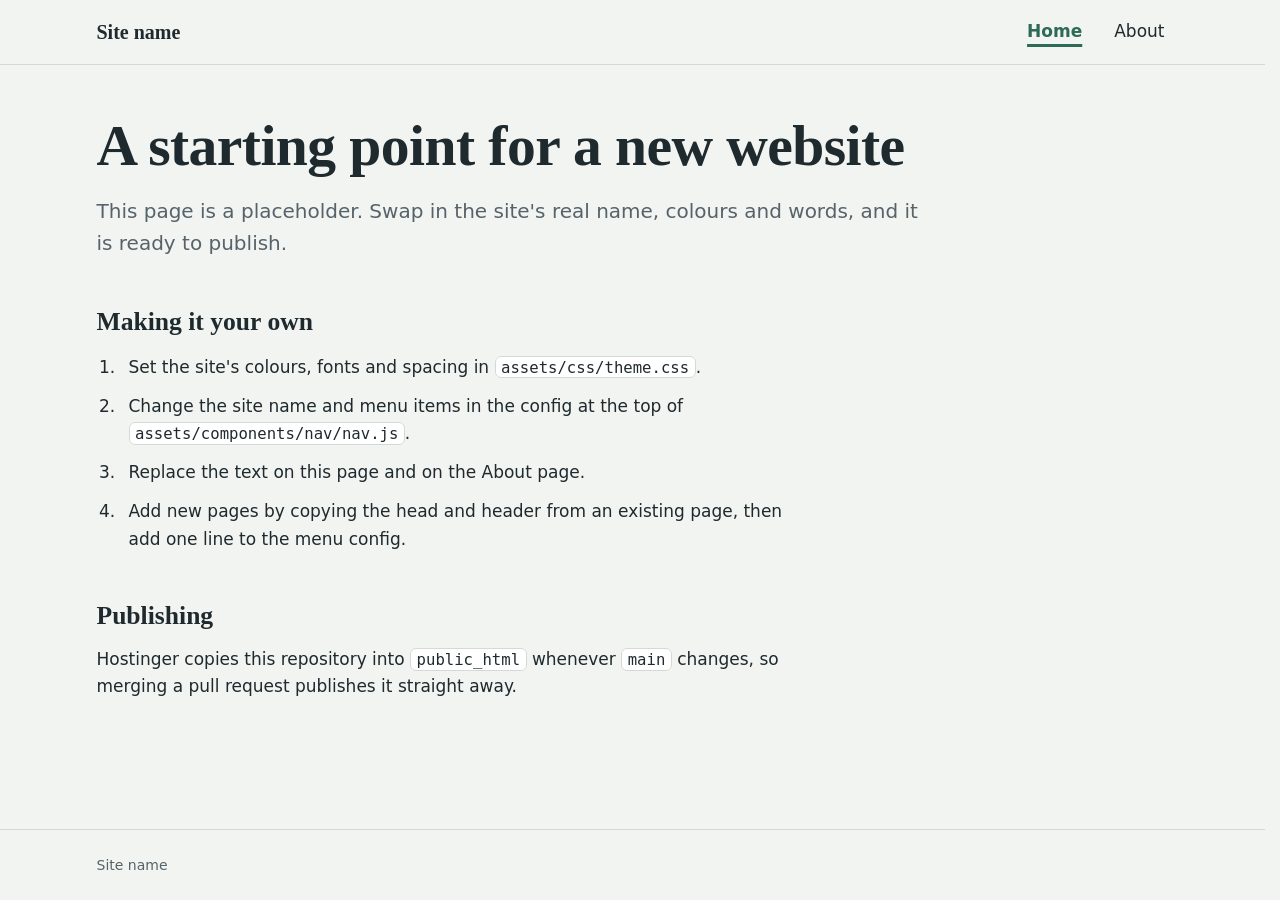
==== index.html @ 714ce361 "Initial commit" ====
<!doctype html>
<html lang="en-AU">
<head>
  <meta charset="utf-8">
  <meta name="viewport" content="width=device-width, initial-scale=1">
  <title>Home | Site name</title>
  <meta name="description" content="A plain HTML, CSS and JavaScript starting point for a new website.">
  <link rel="stylesheet" href="assets/css/theme.css">
  <link rel="stylesheet" href="assets/css/main.css">
  <link rel="stylesheet" href="assets/components/nav/nav.css">
  <script src="assets/components/nav/nav.js" defer></script>
</head>
<body>
  <header data-site-nav></header>

  <main id="main" class="page" tabindex="-1">
    <h1>A starting point for a new website</h1>
    <p class="lede">This page is a placeholder. Swap in the site's real name, colours and words, and it is ready to publish.</p>

    <h2>Making it your own</h2>
    <ol class="steps">
      <li>Set the site's colours, fonts and spacing in <code>assets/css/theme.css</code>.</li>
      <li>Change the site name and menu items in the config at the top of <code>assets/components/nav/nav.js</code>.</li>
      <li>Replace the text on this page and on the About page.</li>
      <li>Add new pages by copying the head and header from an existing page, then add one line to the menu config.</li>
    </ol>

    <h2>Publishing</h2>
    <p>Hostinger copies this repository into <code>public_html</code> whenever <code>main</code> changes, so merging a pull request publishes it straight away.</p>
  </main>

  <footer class="site-footer">
    <p>Site name</p>
  </footer>
</body>
</html>
---- assets/css/theme.css ----
/*
  Theme: this site's colours, fonts and spacing.

  This is the ONLY file where colours and fonts are set. Every other
  stylesheet (including the nav component) reads these custom properties.
  The values below are placeholders for the template: replace them with
  each site's own palette and typefaces.
*/

:root {
  /* Colour: placeholder palette (cool paper, slate ink, eucalyptus accent) */
  --colour-paper: #f2f4f1;          /* page background */
  --colour-surface: #ffffff;        /* raised surfaces, mobile menu panel */
  --colour-ink: #1f2a2e;            /* body text */
  --colour-ink-muted: #56636a;      /* secondary text */
  --colour-line: #d3d9d6;           /* borders and dividers */
  --colour-accent: #2d6a58;         /* links, current page, focus ring */
  --colour-accent-strong: #1d4a3d;  /* hover and pressed states */
  --colour-on-accent: #ffffff;      /* text on accent backgrounds */

  /* Fonts: system stacks so the template loads nothing extra */
  --font-body: system-ui, -apple-system, "Segoe UI", Roboto, "Helvetica Neue", Arial, sans-serif;
  --font-display: "Iowan Old Style", "Palatino Linotype", Palatino, "Book Antiqua", Georgia, serif;

  /* Type scale (roughly a 1.25 ratio) */
  --text-sm: 0.875rem;
  --text-base: 1.0625rem;
  --text-lg: 1.25rem;
  --text-xl: 1.6rem;
  --text-2xl: 2.1rem;
  --text-3xl: clamp(2.4rem, 6vw, 3.6rem);
  --leading-body: 1.6;
  --leading-tight: 1.15;
  --measure: 66ch;                  /* comfortable line length */

  /* Spacing */
  --space-1: 0.25rem;
  --space-2: 0.5rem;
  --space-3: 0.75rem;
  --space-4: 1rem;
  --space-5: 1.5rem;
  --space-6: 2rem;
  --space-7: 3rem;
  --space-8: 4.5rem;

  /* Layout */
  --page-max-width: 72rem;
  --page-gutter: clamp(1rem, 4vw, 2.5rem);
  --radius: 0.375rem;

  /* Navigation */
  --nav-bar-height: 4rem;           /* fixed height of the top bar */
  --nav-link-gap: var(--space-5);
  --focus-ring: 3px solid var(--colour-accent);
  --focus-offset: 3px;

  /* Stacking order: the header must sit above everything else on the page */
  --z-nav: 1000;

  /* Motion */
  --duration-fast: 160ms;
  --easing: cubic-bezier(0.2, 0, 0, 1);

  /*
    Breakpoint (for reference only: custom properties cannot be used inside
    media queries). The mobile menu applies under 768 px; 768 px and wider is
    the desktop menu. nav.css and nav.js both use this value.
  */
}
---- assets/css/main.css ----
/*
  Base page styles. Colours, fonts and spacing come from theme.css.
*/

*,
*::before,
*::after {
  box-sizing: border-box;
}

html {
  -webkit-text-size-adjust: 100%;
  text-size-adjust: 100%;
  scrollbar-gutter: stable;
}

body {
  margin: 0;
  min-height: 100vh;
  display: flex;
  flex-direction: column;
  background: var(--colour-paper);
  color: var(--colour-ink);
  font-family: var(--font-body);
  font-size: var(--text-base);
  line-height: var(--leading-body);
}

img {
  max-width: 100%;
  height: auto;
  display: block;
}

h1,
h2,
h3 {
  font-family: var(--font-display);
  font-weight: 600;
  line-height: var(--leading-tight);
  margin: 0 0 var(--space-4);
  text-wrap: balance;
}

h1 {
  font-size: var(--text-3xl);
  letter-spacing: -0.01em;
}

h2 {
  font-size: var(--text-xl);
  margin-top: var(--space-7);
}

p {
  margin: 0 0 var(--space-4);
  max-width: var(--measure);
}

a {
  color: var(--colour-accent);
  text-underline-offset: 0.18em;
}

a:hover {
  color: var(--colour-accent-strong);
}

:focus-visible {
  outline: var(--focus-ring);
  outline-offset: var(--focus-offset);
}

/* Page layout */

.page {
  flex: 1;
  width: 100%;
  max-width: var(--page-max-width);
  margin: 0 auto;
  padding: var(--space-7) var(--page-gutter) var(--space-8);
}

.page:focus {
  outline: none;
}

.lede {
  font-size: var(--text-lg);
  color: var(--colour-ink-muted);
}

.steps {
  max-width: var(--measure);
  padding-left: var(--space-5);
}

.steps li {
  margin-bottom: var(--space-3);
  padding-left: var(--space-2);
}

code {
  font-size: 0.92em;
  background: var(--colour-surface);
  border: 1px solid var(--colour-line);
  border-radius: var(--radius);
  padding: 0.05em 0.35em;
}

.site-footer {
  border-top: 1px solid var(--colour-line);
  color: var(--colour-ink-muted);
  font-size: var(--text-sm);
}

.site-footer p {
  max-width: var(--page-max-width);
  margin: 0 auto;
  padding: var(--space-5) var(--page-gutter);
}

@media (prefers-reduced-motion: reduce) {
  *,
  *::before,
  *::after {
    animation-duration: 0.01ms !important;
    transition-duration: 0.01ms !important;
  }
}
---- assets/components/nav/nav.css ----
/*
  Shared navigation menu styles.
  Colours, fonts and sizes come from assets/css/theme.css.

  Breakpoint: the mobile menu applies under 768 px. This must match
  DESKTOP_QUERY in nav.js.

  Do not add transform, filter or backdrop-filter to .site-header: they
  would trap the fixed mobile panel inside the header.
*/

/*
  Sections reached from a link (in the menu, in the page, or from another
  page) stop just below the sticky header instead of underneath it.
  Set on elements with an id rather than as scroll-padding on <html>:
  scroll-padding makes the page jump when the header itself gets focus.
*/
:where([id]:not(.site-nav__panel)) {
  scroll-margin-top: calc(var(--nav-bar-height) + var(--space-4));
}

/* Reserve the bar's space before the script runs, so the page does not jump. */
[data-site-nav] {
  min-height: var(--nav-bar-height);
}

.site-header {
  position: sticky;
  top: 0;
  z-index: var(--z-nav);
  background: var(--colour-paper);
  border-bottom: 1px solid var(--colour-line);
  font-family: var(--font-body);
}

.site-nav__bar {
  display: flex;
  align-items: center;
  justify-content: space-between;
  gap: var(--space-4);
  height: var(--nav-bar-height);
  max-width: var(--page-max-width);
  margin: 0 auto;
  padding: 0 var(--page-gutter);
}

/* Skip link: hidden until it receives keyboard focus */
.site-nav__skip {
  position: absolute;
  top: var(--space-2);
  left: var(--space-2);
  z-index: 1;
  padding: var(--space-2) var(--space-4);
  background: var(--colour-accent);
  color: var(--colour-on-accent);
  border-radius: var(--radius);
  transform: translateY(-200%);
}

.site-nav__skip:focus {
  transform: none;
  color: var(--colour-on-accent);
}

.site-nav__brand {
  font-family: var(--font-display);
  font-size: var(--text-lg);
  font-weight: 600;
  color: var(--colour-ink);
  text-decoration: none;
  white-space: nowrap;
  overflow: hidden;
  text-overflow: ellipsis;
  min-width: 0;
}

.site-nav__brand:hover {
  color: var(--colour-accent-strong);
}

.site-nav__list {
  list-style: none;
  margin: 0;
  padding: 0;
}

.site-nav__link {
  color: var(--colour-ink);
  text-decoration: none;
  border-radius: var(--radius);
}

.site-nav__link:hover {
  color: var(--colour-accent-strong);
  text-decoration: underline;
  text-decoration-thickness: 1px;
}

.site-nav__link[aria-current="page"] {
  color: var(--colour-accent);
  font-weight: 600;
  text-decoration: underline;
  text-decoration-thickness: 3px;
  text-underline-offset: 0.4em;
}

.site-nav__skip:focus-visible,
.site-nav__brand:focus-visible,
.site-nav__link:focus-visible,
.site-nav__toggle:focus-visible {
  outline: var(--focus-ring);
  outline-offset: var(--focus-offset);
}

/* Hamburger button */
.site-nav__toggle {
  display: none;
  flex: none;
  align-items: center;
  justify-content: center;
  width: 2.75rem;
  height: 2.75rem;
  margin-right: calc(var(--space-2) * -1);
  padding: 0;
  border: 0;
  border-radius: var(--radius);
  background: transparent;
  color: var(--colour-ink);
  cursor: pointer;
}

.site-nav__icon,
.site-nav__icon::before,
.site-nav__icon::after {
  display: block;
  width: 1.375rem;
  height: 2px;
  background: currentColor;
  border-radius: 1px;
  transition: transform var(--duration-fast) var(--easing),
    background-color var(--duration-fast) var(--easing);
}

.site-nav__icon {
  position: relative;
}

.site-nav__icon::before,
.site-nav__icon::after {
  content: "";
  position: absolute;
  left: 0;
}

.site-nav__icon::before {
  transform: translateY(-7px);
}

.site-nav__icon::after {
  transform: translateY(7px);
}

/* Bars become a cross while the menu is open */
.site-nav__toggle[aria-expanded="true"] .site-nav__icon {
  background-color: transparent;
}

.site-nav__toggle[aria-expanded="true"] .site-nav__icon::before {
  transform: rotate(45deg);
}

.site-nav__toggle[aria-expanded="true"] .site-nav__icon::after {
  transform: rotate(-45deg);
}

/* Desktop: 768 px and wider */
@media (min-width: 768px) {
  .site-nav__list {
    display: flex;
    gap: var(--nav-link-gap);
  }

  .site-nav__link {
    display: inline-block;
    padding: var(--space-2) var(--space-1);
  }
}

/* Mobile: under 768 px */
@media (max-width: 767.98px) {
  .site-nav__toggle {
    display: inline-flex;
  }

  /* The panel fills the screen below the bar and scrolls on its own */
  .site-nav__panel {
    position: fixed;
    top: var(--nav-bar-height);
    right: 0;
    bottom: 0;
    left: 0;
    overflow-y: auto;
    overscroll-behavior: contain;
    padding: var(--space-4) var(--page-gutter) var(--space-7);
    background: var(--colour-surface);
    border-top: 1px solid var(--colour-line);
    visibility: hidden;
    opacity: 0;
    transform: translateY(-0.5rem);
    transition: opacity var(--duration-fast) var(--easing),
      transform var(--duration-fast) var(--easing),
      visibility 0s linear var(--duration-fast);
  }

  .site-header.is-open .site-nav__panel {
    visibility: visible;
    opacity: 1;
    transform: none;
    transition: opacity var(--duration-fast) var(--easing),
      transform var(--duration-fast) var(--easing),
      visibility 0s linear 0s;
  }

  .site-nav__list li {
    border-bottom: 1px solid var(--colour-line);
  }

  .site-nav__link {
    display: block;
    padding: var(--space-4) var(--space-1);
    font-size: var(--text-lg);
  }
}

/*
  Stops the page behind the open mobile menu from scrolling.
  Lock <html> only: putting overflow: hidden on <body> as well makes the body
  its own scroll container, which breaks the sticky header on scrolled pages.
*/
html.site-nav-lock {
  overflow: hidden;
}
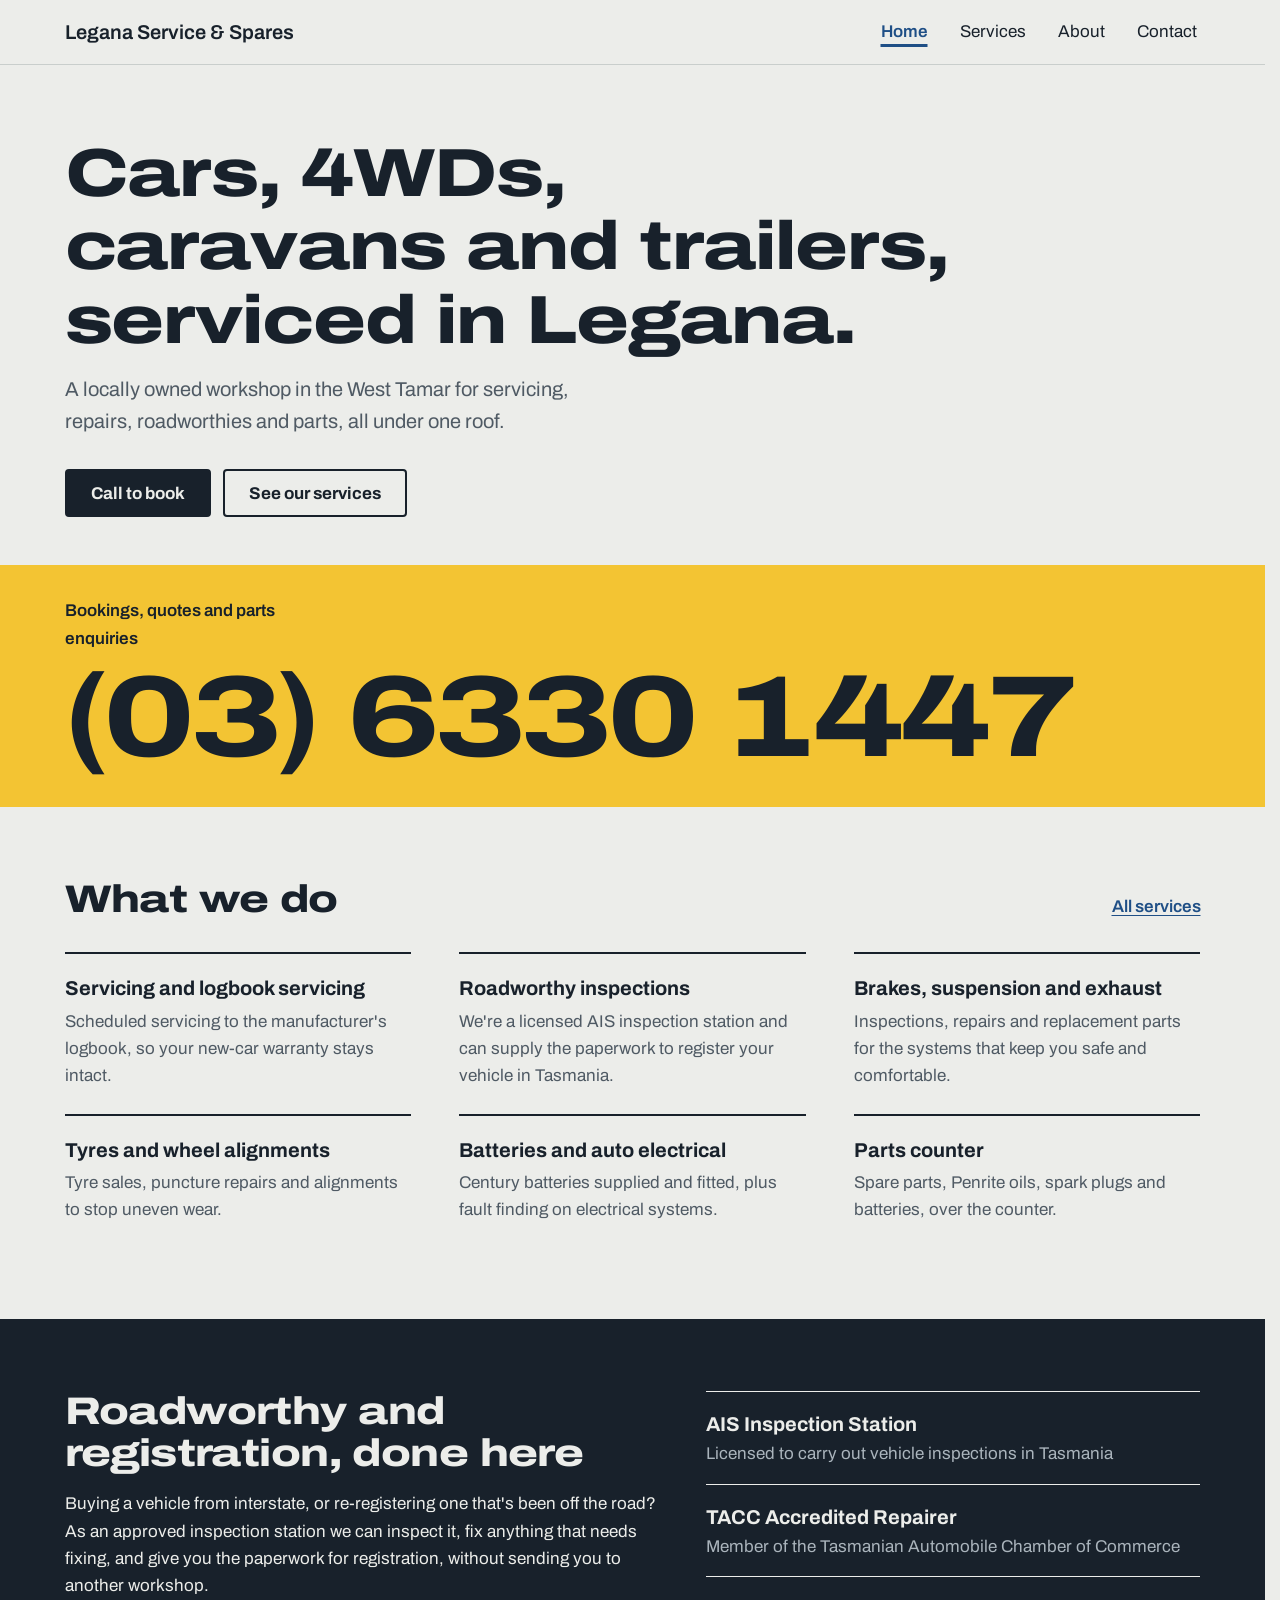
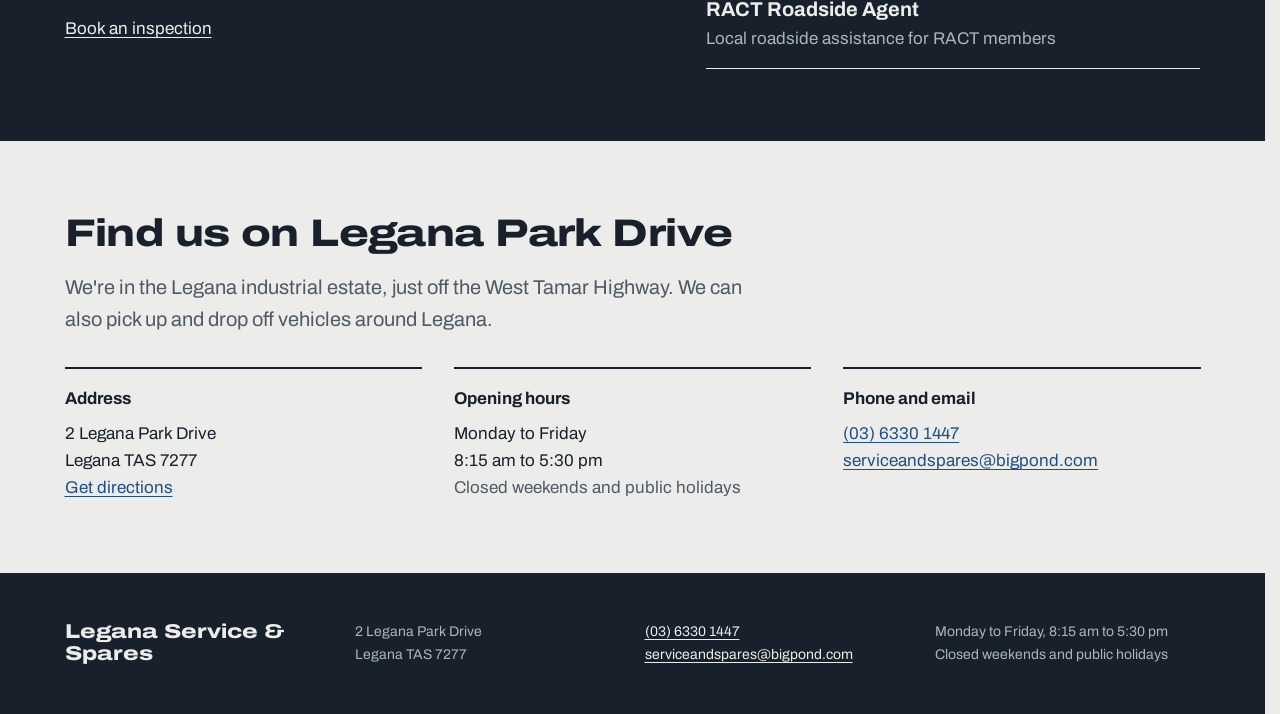
==== commit 3f734a89: "Redesign site for Legana Service & Spares Replace the template placeholder with the real business si" ====
--- a/index.html
+++ b/index.html
@@ -3,8 +3,8 @@
 <head>
   <meta charset="utf-8">
   <meta name="viewport" content="width=device-width, initial-scale=1">
-  <title>Home | Site name</title>
-  <meta name="description" content="A plain HTML, CSS and JavaScript starting point for a new website.">
+  <title>Legana Service &amp; Spares | Car, 4WD, caravan and trailer servicing in Legana</title>
+  <meta name="description" content="Locally owned workshop in Legana, Tasmania. Logbook servicing, repairs, roadworthy inspections, tyres, batteries and parts. Call (03) 6330 1447.">
   <link rel="stylesheet" href="assets/css/theme.css">
   <link rel="stylesheet" href="assets/css/main.css">
   <link rel="stylesheet" href="assets/components/nav/nav.css">
@@ -14,23 +14,97 @@
   <header data-site-nav></header>
 
   <main id="main" class="page" tabindex="-1">
-    <h1>A starting point for a new website</h1>
-    <p class="lede">This page is a placeholder. Swap in the site's real name, colours and words, and it is ready to publish.</p>
+    <section class="hero wrap" aria-labelledby="hero-title">
+      <h1 id="hero-title">Cars, 4WDs, caravans and trailers, serviced in Legana.</h1>
+      <p class="lede">A locally owned workshop in the West Tamar for servicing, repairs, roadworthies and parts, all under one roof.</p>
+      <div class="actions">
+        <a class="button" href="tel:+61363301447">Call to book</a>
+        <a class="button button--plain" href="services.html">See our services</a>
+      </div>
+    </section>
 
-    <h2>Making it your own</h2>
-    <ol class="steps">
-      <li>Set the site's colours, fonts and spacing in <code>assets/css/theme.css</code>.</li>
-      <li>Change the site name and menu items in the config at the top of <code>assets/components/nav/nav.js</code>.</li>
-      <li>Replace the text on this page and on the About page.</li>
-      <li>Add new pages by copying the head and header from an existing page, then add one line to the menu config.</li>
-    </ol>
+    <section class="floorline" aria-label="Phone">
+      <div class="wrap">
+        <p class="floorline__note">Bookings, quotes and parts enquiries</p>
+        <a class="floorline__number" href="tel:+61363301447">(03) 6330 1447</a>
+      </div>
+    </section>
 
-    <h2>Publishing</h2>
-    <p>Hostinger copies this repository into <code>public_html</code> whenever <code>main</code> changes, so merging a pull request publishes it straight away.</p>
+    <section class="band wrap" aria-labelledby="services-title">
+      <div class="section-head">
+        <h2 id="services-title">What we do</h2>
+        <a href="services.html">All services</a>
+      </div>
+      <ul class="service-list">
+        <li>
+          <h3>Servicing and logbook servicing</h3>
+          <p>Scheduled servicing to the manufacturer's logbook, so your new-car warranty stays intact.</p>
+        </li>
+        <li>
+          <h3>Roadworthy inspections</h3>
+          <p>We're a licensed AIS inspection station and can supply the paperwork to register your vehicle in Tasmania.</p>
+        </li>
+        <li>
+          <h3>Brakes, suspension and exhaust</h3>
+          <p>Inspections, repairs and replacement parts for the systems that keep you safe and comfortable.</p>
+        </li>
+        <li>
+          <h3>Tyres and wheel alignments</h3>
+          <p>Tyre sales, puncture repairs and alignments to stop uneven wear.</p>
+        </li>
+        <li>
+          <h3>Batteries and auto electrical</h3>
+          <p>Century batteries supplied and fitted, plus fault finding on electrical systems.</p>
+        </li>
+        <li>
+          <h3>Parts counter</h3>
+          <p>Spare parts, Penrite oils, spark plugs and batteries, over the counter.</p>
+        </li>
+      </ul>
+    </section>
+
+    <section class="band band--deep" aria-labelledby="registration-title">
+      <div class="wrap split">
+        <div>
+          <h2 id="registration-title">Roadworthy and registration, done here</h2>
+          <p>Buying a vehicle from interstate, or re-registering one that's been off the road? As an approved inspection station we can inspect it, fix anything that needs fixing, and give you the paperwork for registration, without sending you to another workshop.</p>
+          <p><a href="contact.html">Book an inspection</a></p>
+        </div>
+        <ul class="facts">
+          <li><strong>AIS Inspection Station</strong><span>Licensed to carry out vehicle inspections in Tasmania</span></li>
+          <li><strong>TACC Accredited Repairer</strong><span>Member of the Tasmanian Automobile Chamber of Commerce</span></li>
+          <li><strong>RACT Roadside Agent</strong><span>Local roadside assistance for RACT members</span></li>
+        </ul>
+      </div>
+    </section>
+
+    <section class="band wrap" aria-labelledby="visit-title">
+      <h2 id="visit-title">Find us on Legana Park Drive</h2>
+      <p class="lede">We're in the Legana industrial estate, just off the West Tamar Highway. We can also pick up and drop off vehicles around Legana.</p>
+      <dl class="details">
+        <div>
+          <dt>Address</dt>
+          <dd>2 Legana Park Drive<br>Legana TAS 7277<br><a href="https://www.google.com/maps/search/?api=1&amp;query=2+Legana+Park+Drive+Legana+TAS+7277">Get directions</a></dd>
+        </div>
+        <div>
+          <dt>Opening hours</dt>
+          <dd>Monday to Friday<br>8:15 am to 5:30 pm<br><span class="muted">Closed weekends and public holidays</span></dd>
+        </div>
+        <div>
+          <dt>Phone and email</dt>
+          <dd><a href="tel:+61363301447">(03) 6330 1447</a><br><a href="mailto:serviceandspares@bigpond.com">serviceandspares@bigpond.com</a></dd>
+        </div>
+      </dl>
+    </section>
   </main>
 
   <footer class="site-footer">
-    <p>Site name</p>
+    <div class="wrap">
+      <p class="site-footer__name">Legana Service &amp; Spares</p>
+      <p>2 Legana Park Drive<br>Legana TAS 7277</p>
+      <p><a href="tel:+61363301447">(03) 6330 1447</a><br><a href="mailto:serviceandspares@bigpond.com">serviceandspares@bigpond.com</a></p>
+      <p>Monday to Friday, 8:15 am to 5:30 pm<br>Closed weekends and public holidays</p>
+    </div>
   </footer>
 </body>
 </html>
--- a/assets/css/theme.css
+++ b/assets/css/theme.css
@@ -1,37 +1,50 @@
 /*
-  Theme: this site's colours, fonts and spacing.
+  Theme: Legana Service & Spares colours, fonts and spacing.
 
   This is the ONLY file where colours and fonts are set. Every other
   stylesheet (including the nav component) reads these custom properties.
-  The values below are placeholders for the template: replace them with
-  each site's own palette and typefaces.
+
+  Palette: workshop concrete, ink, overall blue and the yellow of a painted
+  safety line. Yellow is a fill only: it is never used for text.
 */
 
+/* Archivo is a variable font with a width axis: wide and heavy for headings,
+   normal width for reading. */
+@import url("https://fonts.googleapis.com/css2?family=Archivo:wdth,wght@62..125,400..800&display=swap");
+
 :root {
-  /* Colour: placeholder palette (cool paper, slate ink, eucalyptus accent) */
-  --colour-paper: #f2f4f1;          /* page background */
+  /* Colour */
+  --colour-paper: #ecedea;          /* page background: workshop concrete */
   --colour-surface: #ffffff;        /* raised surfaces, mobile menu panel */
-  --colour-ink: #1f2a2e;            /* body text */
-  --colour-ink-muted: #56636a;      /* secondary text */
-  --colour-line: #d3d9d6;           /* borders and dividers */
-  --colour-accent: #2d6a58;         /* links, current page, focus ring */
-  --colour-accent-strong: #1d4a3d;  /* hover and pressed states */
+  --colour-ink: #18212b;            /* body text */
+  --colour-ink-muted: #4f5a64;      /* secondary text */
+  --colour-line: #c9cecc;           /* borders and dividers */
+  --colour-accent: #1f4f86;         /* links, current page, focus ring */
+  --colour-accent-strong: #153a64;  /* hover and pressed states */
   --colour-on-accent: #ffffff;      /* text on accent backgrounds */
+  --colour-signal: #f3c433;         /* safety-line yellow: fills only */
+  --colour-on-signal: #18212b;      /* text on the yellow */
+  --colour-deep: #18212b;           /* dark bands */
+  --colour-on-deep: #ecedea;        /* text on dark bands */
+  --colour-on-deep-muted: #aab4bc;  /* secondary text on dark bands */
 
-  /* Fonts: system stacks so the template loads nothing extra */
-  --font-body: system-ui, -apple-system, "Segoe UI", Roboto, "Helvetica Neue", Arial, sans-serif;
-  --font-display: "Iowan Old Style", "Palatino Linotype", Palatino, "Book Antiqua", Georgia, serif;
+  /* Fonts */
+  --font-body: "Archivo", system-ui, -apple-system, "Segoe UI", Roboto, Arial, sans-serif;
+  --font-display: "Archivo", system-ui, -apple-system, "Segoe UI", Roboto, Arial, sans-serif;
+  --display-stretch: 125%;          /* wide cut for headings */
+  --display-weight: 800;
 
   /* Type scale (roughly a 1.25 ratio) */
   --text-sm: 0.875rem;
   --text-base: 1.0625rem;
   --text-lg: 1.25rem;
   --text-xl: 1.6rem;
-  --text-2xl: 2.1rem;
-  --text-3xl: clamp(2.4rem, 6vw, 3.6rem);
+  --text-2xl: clamp(1.75rem, 3.6vw, 2.4rem);
+  --text-3xl: clamp(2.2rem, 6vw, 4.25rem);
+  --text-giant: clamp(2.6rem, 9vw, 7.25rem);
   --leading-body: 1.6;
-  --leading-tight: 1.15;
-  --measure: 66ch;                  /* comfortable line length */
+  --leading-tight: 1.08;
+  --measure: 64ch;                  /* comfortable line length */
 
   /* Spacing */
   --space-1: 0.25rem;
@@ -42,11 +55,12 @@
   --space-6: 2rem;
   --space-7: 3rem;
   --space-8: 4.5rem;
+  --space-9: 7rem;
 
   /* Layout */
-  --page-max-width: 72rem;
+  --page-max-width: 76rem;
   --page-gutter: clamp(1rem, 4vw, 2.5rem);
-  --radius: 0.375rem;
+  --radius: 0.25rem;
 
   /* Navigation */
   --nav-bar-height: 4rem;           /* fixed height of the top bar */
@@ -59,6 +73,7 @@
 
   /* Motion */
   --duration-fast: 160ms;
+  --duration-slow: 700ms;
   --easing: cubic-bezier(0.2, 0, 0, 1);
 
   /*
--- a/assets/css/main.css
+++ b/assets/css/main.css
@@ -36,20 +36,29 @@
 h2,
 h3 {
   font-family: var(--font-display);
-  font-weight: 600;
   line-height: var(--leading-tight);
   margin: 0 0 var(--space-4);
   text-wrap: balance;
 }
 
+h1,
+h2 {
+  font-stretch: var(--display-stretch);
+  font-weight: var(--display-weight);
+  letter-spacing: -0.015em;
+}
+
 h1 {
   font-size: var(--text-3xl);
-  letter-spacing: -0.01em;
 }
 
 h2 {
-  font-size: var(--text-xl);
-  margin-top: var(--space-7);
+  font-size: var(--text-2xl);
+}
+
+h3 {
+  font-size: var(--text-lg);
+  font-weight: 700;
 }
 
 p {
@@ -71,18 +80,51 @@
   outline-offset: var(--focus-offset);
 }
 
-/* Page layout */
+/* Page layout: <main> holds full-width bands; .wrap centres their content. */
 
 .page {
   flex: 1;
   width: 100%;
+}
+
+.page:focus {
+  outline: none;
+}
+
+.wrap {
+  width: 100%;
   max-width: var(--page-max-width);
   margin: 0 auto;
-  padding: var(--space-7) var(--page-gutter) var(--space-8);
-}
-
-.page:focus {
-  outline: none;
+  padding-left: var(--page-gutter);
+  padding-right: var(--page-gutter);
+}
+
+.band {
+  padding-top: var(--space-8);
+  padding-bottom: var(--space-8);
+}
+
+/* Two light bands in a row share one gap rather than doubling it */
+.band:not(.band--deep) + .band:not(.band--deep),
+.page-head + .band:not(.band--deep) {
+  padding-top: var(--space-4);
+}
+
+.band--deep {
+  background: var(--colour-deep);
+  color: var(--colour-on-deep);
+}
+
+.band--deep a {
+  color: var(--colour-on-deep);
+}
+
+.band--deep a:hover {
+  color: var(--colour-signal);
+}
+
+.band--deep :focus-visible {
+  outline-color: var(--colour-signal);
 }
 
 .lede {
@@ -90,34 +132,333 @@
   color: var(--colour-ink-muted);
 }
 
-.steps {
-  max-width: var(--measure);
-  padding-left: var(--space-5);
-}
-
-.steps li {
-  margin-bottom: var(--space-3);
-  padding-left: var(--space-2);
-}
-
-code {
-  font-size: 0.92em;
+.muted {
+  color: var(--colour-ink-muted);
+}
+
+/* Buttons */
+
+.actions {
+  display: flex;
+  flex-wrap: wrap;
+  gap: var(--space-3);
+  margin-top: var(--space-6);
+}
+
+.button {
+  display: inline-flex;
+  align-items: center;
+  min-height: 3rem;
+  padding: var(--space-2) var(--space-5);
+  border: 2px solid var(--colour-ink);
+  border-radius: var(--radius);
+  background: var(--colour-ink);
+  color: var(--colour-paper);
+  font-weight: 700;
+  text-decoration: none;
+  transition: background-color var(--duration-fast) var(--easing),
+    color var(--duration-fast) var(--easing);
+}
+
+.button:hover {
+  background: var(--colour-accent-strong);
+  border-color: var(--colour-accent-strong);
+  color: var(--colour-on-accent);
+}
+
+.button--plain {
+  background: transparent;
+  color: var(--colour-ink);
+}
+
+.button--plain:hover {
+  background: var(--colour-ink);
+  border-color: var(--colour-ink);
+  color: var(--colour-paper);
+}
+
+/* Home: opening headline */
+
+.hero {
+  padding-top: var(--space-8);
+  padding-bottom: var(--space-7);
+}
+
+.hero h1 {
+  max-width: 14em;
+}
+
+.hero .lede {
+  max-width: 46ch;
+}
+
+/* Page headings on inner pages */
+
+.page-head {
+  padding-top: var(--space-8);
+  padding-bottom: var(--space-6);
+}
+
+.page-head h1 {
+  max-width: 16em;
+}
+
+/*
+  The floor line: a full-width band of safety-line yellow carrying the phone
+  number. It is the one bold element on the site; keep everything else quiet.
+  On first load it is painted across from the left, once.
+*/
+
+.floorline {
+  position: relative;
+  color: var(--colour-on-signal);
+  isolation: isolate;
+}
+
+.floorline::before {
+  content: "";
+  position: absolute;
+  inset: 0;
+  z-index: -1;
+  background: var(--colour-signal);
+  transform-origin: left center;
+  animation: paint-line var(--duration-slow) var(--easing) both;
+}
+
+.floorline .wrap {
+  display: flex;
+  flex-wrap: wrap;
+  align-items: baseline;
+  justify-content: space-between;
+  gap: var(--space-2) var(--space-6);
+  padding-top: var(--space-6);
+  padding-bottom: var(--space-6);
+}
+
+.floorline__note {
+  margin: 0;
+  font-weight: 600;
+  max-width: 22ch;
+}
+
+.floorline__number {
+  font-family: var(--font-display);
+  font-size: var(--text-giant);
+  font-stretch: var(--display-stretch);
+  font-weight: var(--display-weight);
+  font-variant-numeric: tabular-nums;
+  line-height: 1;
+  letter-spacing: -0.03em;
+  color: inherit;
+  text-decoration: none;
+  white-space: nowrap;
+}
+
+.floorline__number:hover {
+  color: inherit;
+  text-decoration: underline;
+  text-decoration-thickness: 0.06em;
+  text-underline-offset: 0.12em;
+}
+
+.floorline__number:focus-visible {
+  outline-color: var(--colour-ink);
+}
+
+@keyframes paint-line {
+  from {
+    transform: scaleX(0);
+  }
+  to {
+    transform: scaleX(1);
+  }
+}
+
+/* Lists of services: rows divided by rules, not cards */
+
+.service-list {
+  display: grid;
+  grid-template-columns: repeat(auto-fit, minmax(min(100%, 20rem), 1fr));
+  column-gap: var(--space-7);
+  margin: var(--space-6) 0 0;
+  padding: 0;
+  list-style: none;
+}
+
+.service-list li {
+  padding: var(--space-5) 0;
+  border-top: 2px solid var(--colour-ink);
+}
+
+.service-list h3 {
+  margin-bottom: var(--space-2);
+}
+
+.service-list p {
+  margin: 0;
+  color: var(--colour-ink-muted);
+}
+
+.section-head {
+  display: flex;
+  flex-wrap: wrap;
+  align-items: baseline;
+  justify-content: space-between;
+  gap: var(--space-3) var(--space-6);
+}
+
+.section-head h2 {
+  margin: 0;
+}
+
+.section-head a {
+  font-weight: 600;
+}
+
+/* Two columns: text beside a supporting list */
+
+.split {
+  display: grid;
+  gap: var(--space-7);
+}
+
+@media (min-width: 900px) {
+  .split {
+    grid-template-columns: 1.2fr 1fr;
+    align-items: start;
+  }
+}
+
+.split > :last-child > :last-child {
+  margin-bottom: 0;
+}
+
+/* Accreditations and similar short facts */
+
+.facts {
+  margin: 0;
+  padding: 0;
+  list-style: none;
+}
+
+.facts li {
+  padding: var(--space-4) 0;
+  border-top: 1px solid currentColor;
+}
+
+.facts li:last-child {
+  border-bottom: 1px solid currentColor;
+}
+
+.facts strong {
+  display: block;
+  font-size: var(--text-lg);
+}
+
+.facts span {
+  color: var(--colour-on-deep-muted);
+}
+
+.band:not(.band--deep) .facts span {
+  color: var(--colour-ink-muted);
+}
+
+/* Contact details: address, hours, phone */
+
+.details {
+  display: grid;
+  grid-template-columns: repeat(auto-fit, minmax(min(100%, 14rem), 1fr));
+  gap: var(--space-6);
+  margin: var(--space-6) 0 0;
+}
+
+.details div {
+  border-top: 2px solid var(--colour-ink);
+  padding-top: var(--space-4);
+}
+
+.details dt {
+  font-weight: 700;
+  margin-bottom: var(--space-2);
+}
+
+.details dd {
+  margin: 0;
+  overflow-wrap: anywhere;
+}
+
+.note {
+  margin-top: var(--space-6);
+}
+
+.map {
+  display: block;
+  width: 100%;
+  aspect-ratio: 16 / 10;
+  margin-top: var(--space-7);
+  border: 2px solid var(--colour-ink);
+  border-radius: var(--radius);
   background: var(--colour-surface);
-  border: 1px solid var(--colour-line);
-  border-radius: var(--radius);
-  padding: 0.05em 0.35em;
-}
+}
+
+/* Prose pages */
+
+.prose h2 {
+  margin-top: var(--space-7);
+}
+
+.prose > :first-child {
+  margin-top: 0;
+}
+
+/* Footer */
 
 .site-footer {
-  border-top: 1px solid var(--colour-line);
-  color: var(--colour-ink-muted);
+  background: var(--colour-deep);
+  color: var(--colour-on-deep-muted);
   font-size: var(--text-sm);
 }
 
+.site-footer a {
+  color: var(--colour-on-deep);
+}
+
+.site-footer a:hover {
+  color: var(--colour-signal);
+}
+
+.site-footer :focus-visible {
+  outline-color: var(--colour-signal);
+}
+
+.site-footer .wrap {
+  display: grid;
+  grid-template-columns: repeat(auto-fit, minmax(min(100%, 13rem), 1fr));
+  gap: var(--space-5);
+  padding-top: var(--space-7);
+  padding-bottom: var(--space-7);
+}
+
 .site-footer p {
-  max-width: var(--page-max-width);
-  margin: 0 auto;
-  padding: var(--space-5) var(--page-gutter);
+  margin: 0;
+}
+
+.site-footer__name {
+  color: var(--colour-on-deep);
+  font-family: var(--font-display);
+  font-stretch: var(--display-stretch);
+  font-weight: var(--display-weight);
+  font-size: var(--text-lg);
+  line-height: var(--leading-tight);
+}
+
+/* Narrow phones: the wide cut is too wide for the phone number */
+
+@media (max-width: 479.98px) {
+  .floorline__number {
+    font-stretch: 100%;
+    font-size: clamp(2rem, 11.5vw, 3rem);
+  }
 }
 
 @media (prefers-reduced-motion: reduce) {
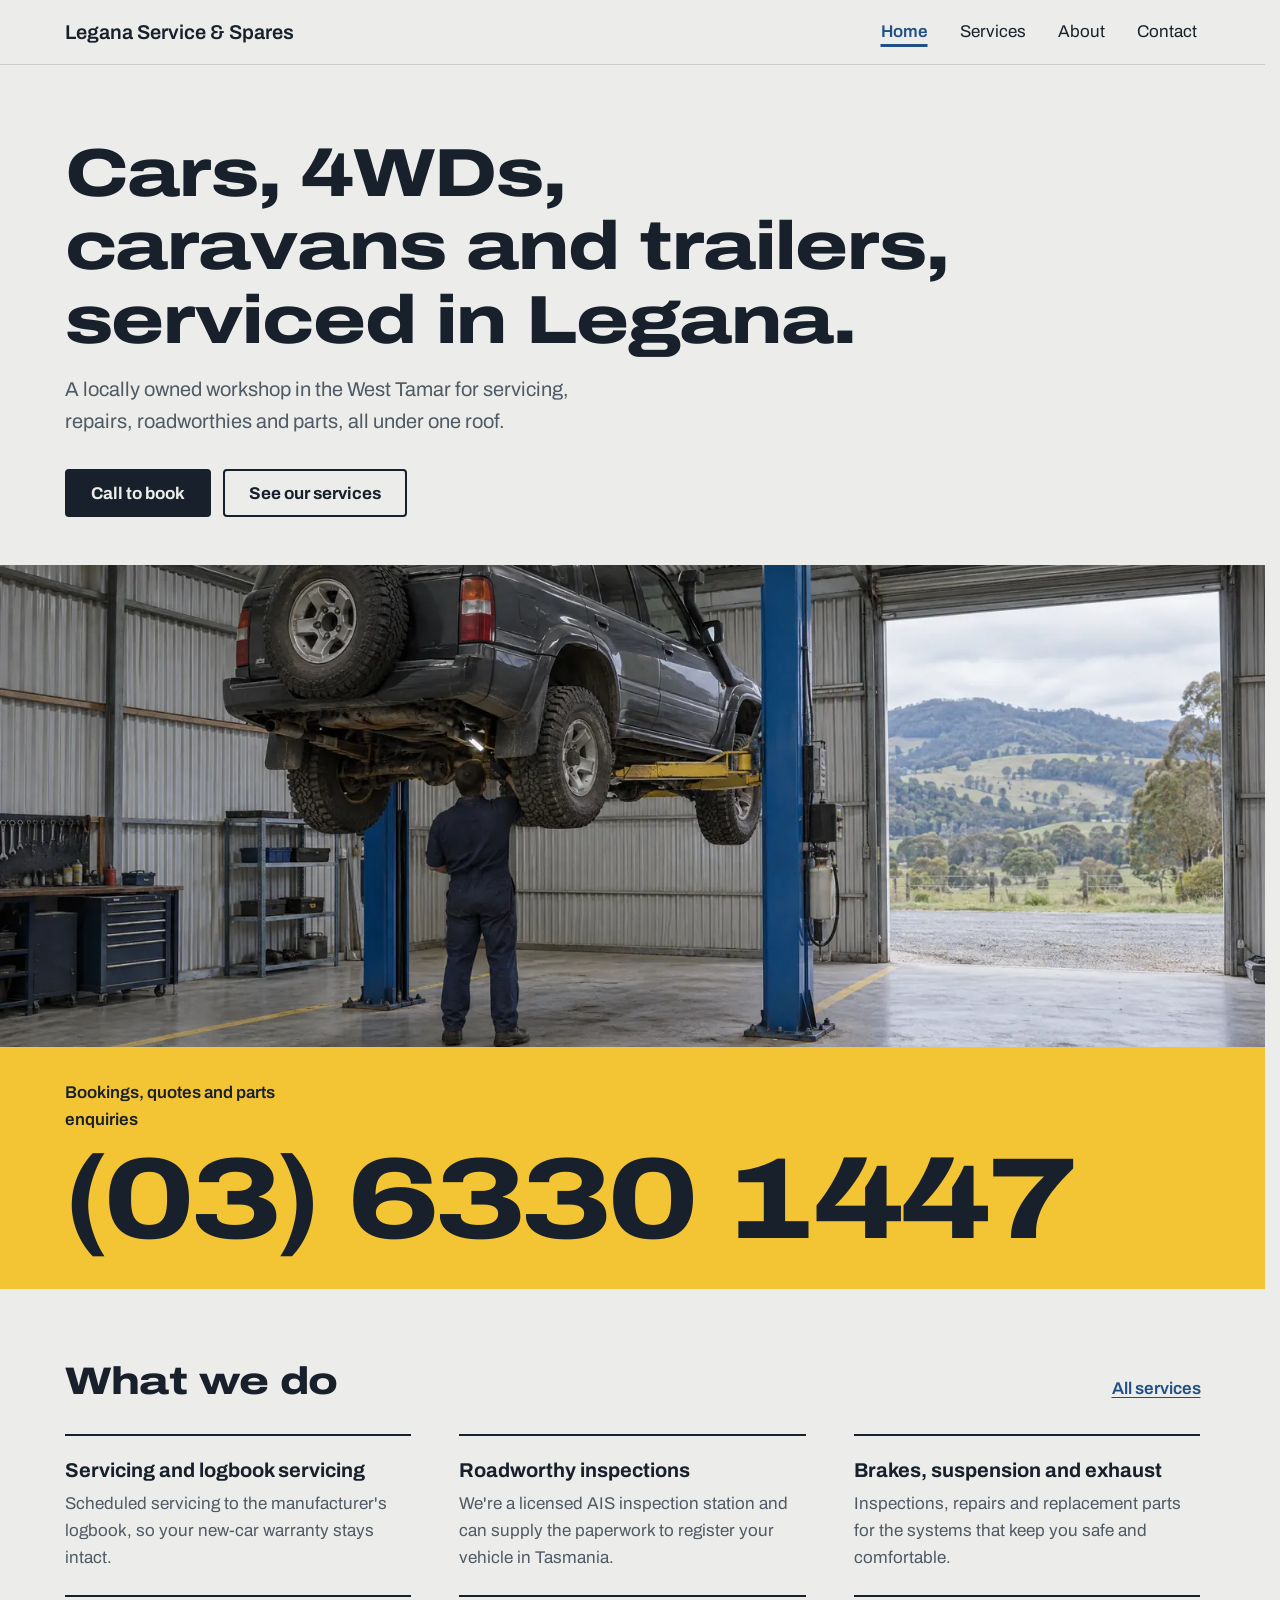
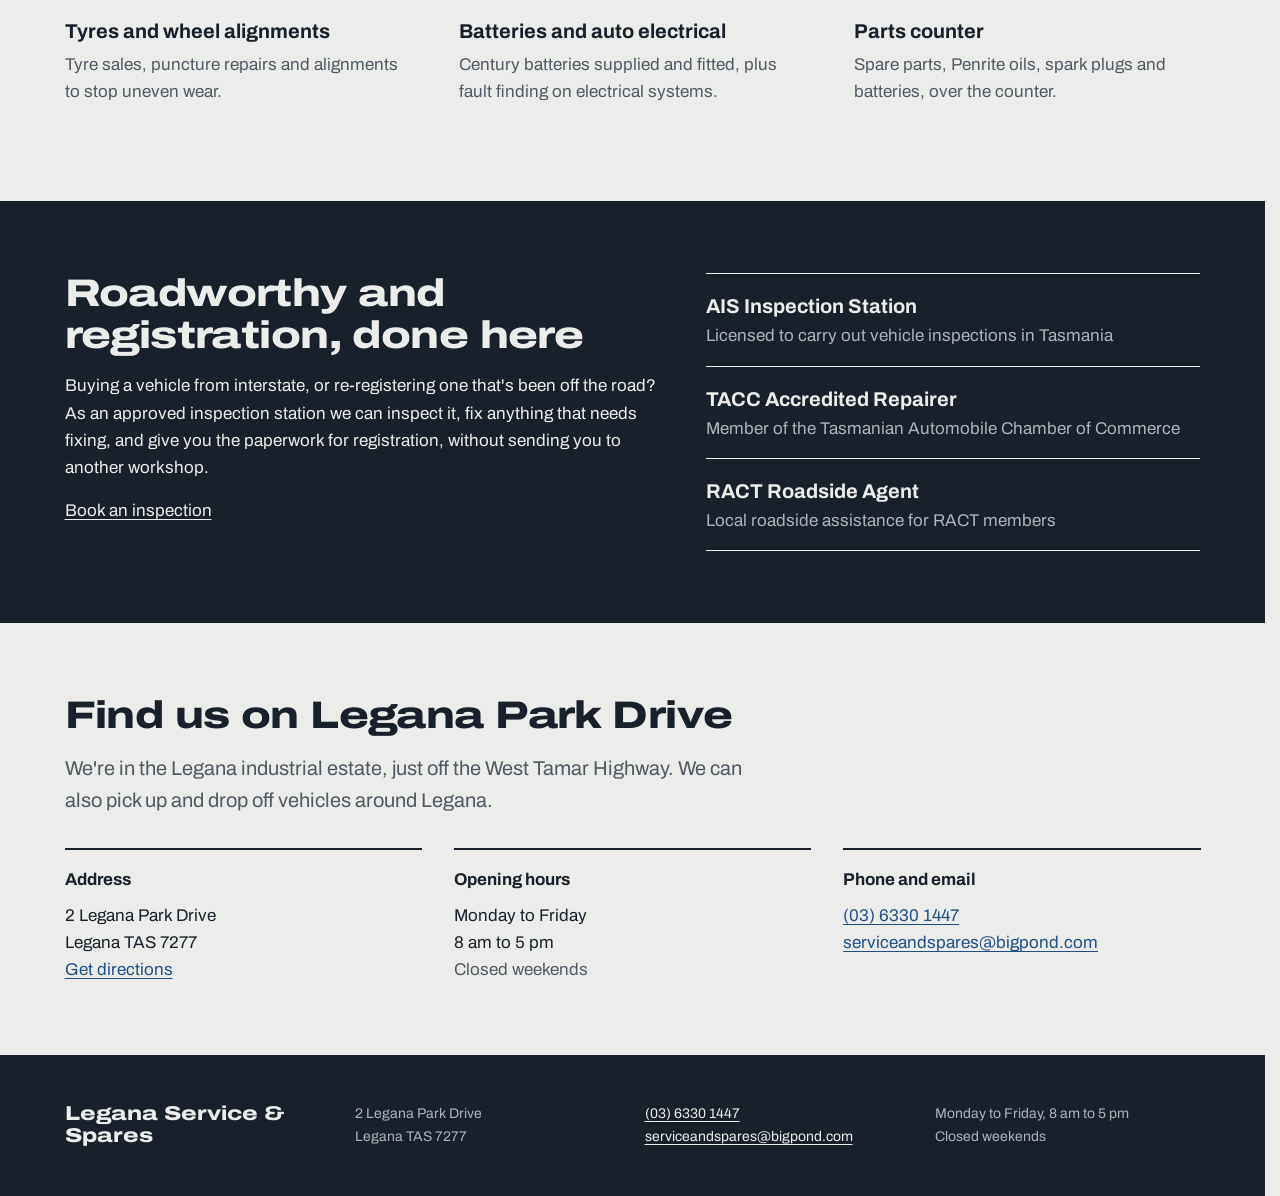
==== commit 1b1a3453: "Add workshop photos and confirm opening hours Three generated workshop photographs (no logos or sign" ====
--- a/index.html
+++ b/index.html
@@ -22,6 +22,13 @@
         <a class="button button--plain" href="services.html">See our services</a>
       </div>
     </section>
+
+    <figure class="photo photo--wide">
+      <img src="assets/images/workshop-hoist-1600.webp"
+        srcset="assets/images/workshop-hoist-960.webp 960w, assets/images/workshop-hoist-1600.webp 1600w"
+        sizes="(max-width: 767px) 200vw, 100vw" width="1600" height="686"
+        alt="A mechanic inspecting the underside of a 4WD raised on a hoist, with green hills through the open roller door">
+    </figure>
 
     <section class="floorline" aria-label="Phone">
       <div class="wrap">
@@ -88,7 +95,7 @@
         </div>
         <div>
           <dt>Opening hours</dt>
-          <dd>Monday to Friday<br>8:15 am to 5:30 pm<br><span class="muted">Closed weekends and public holidays</span></dd>
+          <dd>Monday to Friday<br>8 am to 5 pm<br><span class="muted">Closed weekends</span></dd>
         </div>
         <div>
           <dt>Phone and email</dt>
@@ -103,7 +110,7 @@
       <p class="site-footer__name">Legana Service &amp; Spares</p>
       <p>2 Legana Park Drive<br>Legana TAS 7277</p>
       <p><a href="tel:+61363301447">(03) 6330 1447</a><br><a href="mailto:serviceandspares@bigpond.com">serviceandspares@bigpond.com</a></p>
-      <p>Monday to Friday, 8:15 am to 5:30 pm<br>Closed weekends and public holidays</p>
+      <p>Monday to Friday, 8 am to 5 pm<br>Closed weekends</p>
     </div>
   </footer>
 </body>
--- a/assets/css/main.css
+++ b/assets/css/main.css
@@ -203,6 +203,48 @@
   max-width: 16em;
 }
 
+/* Photographs */
+
+.photo {
+  margin: 0;
+}
+
+.photo img {
+  width: 100%;
+  border-radius: var(--radius);
+}
+
+/* Full-width photo on the home page, sitting directly on the floor line */
+.photo--wide img {
+  aspect-ratio: 3 / 2;
+  object-fit: cover;
+  object-position: 38% 50%;
+  border-radius: 0;
+}
+
+@media (min-width: 768px) {
+  .photo--wide img {
+    aspect-ratio: 21 / 8;
+  }
+}
+
+.page-head--photo {
+  display: grid;
+  gap: var(--space-6);
+  align-items: end;
+}
+
+@media (min-width: 900px) {
+  .page-head--photo {
+    grid-template-columns: 1.3fr 1fr;
+    gap: var(--space-7);
+  }
+}
+
+.page-head--photo .lede {
+  margin-bottom: 0;
+}
+
 /*
   The floor line: a full-width band of safety-line yellow carrying the phone
   number. It is the one bold element on the site; keep everything else quiet.
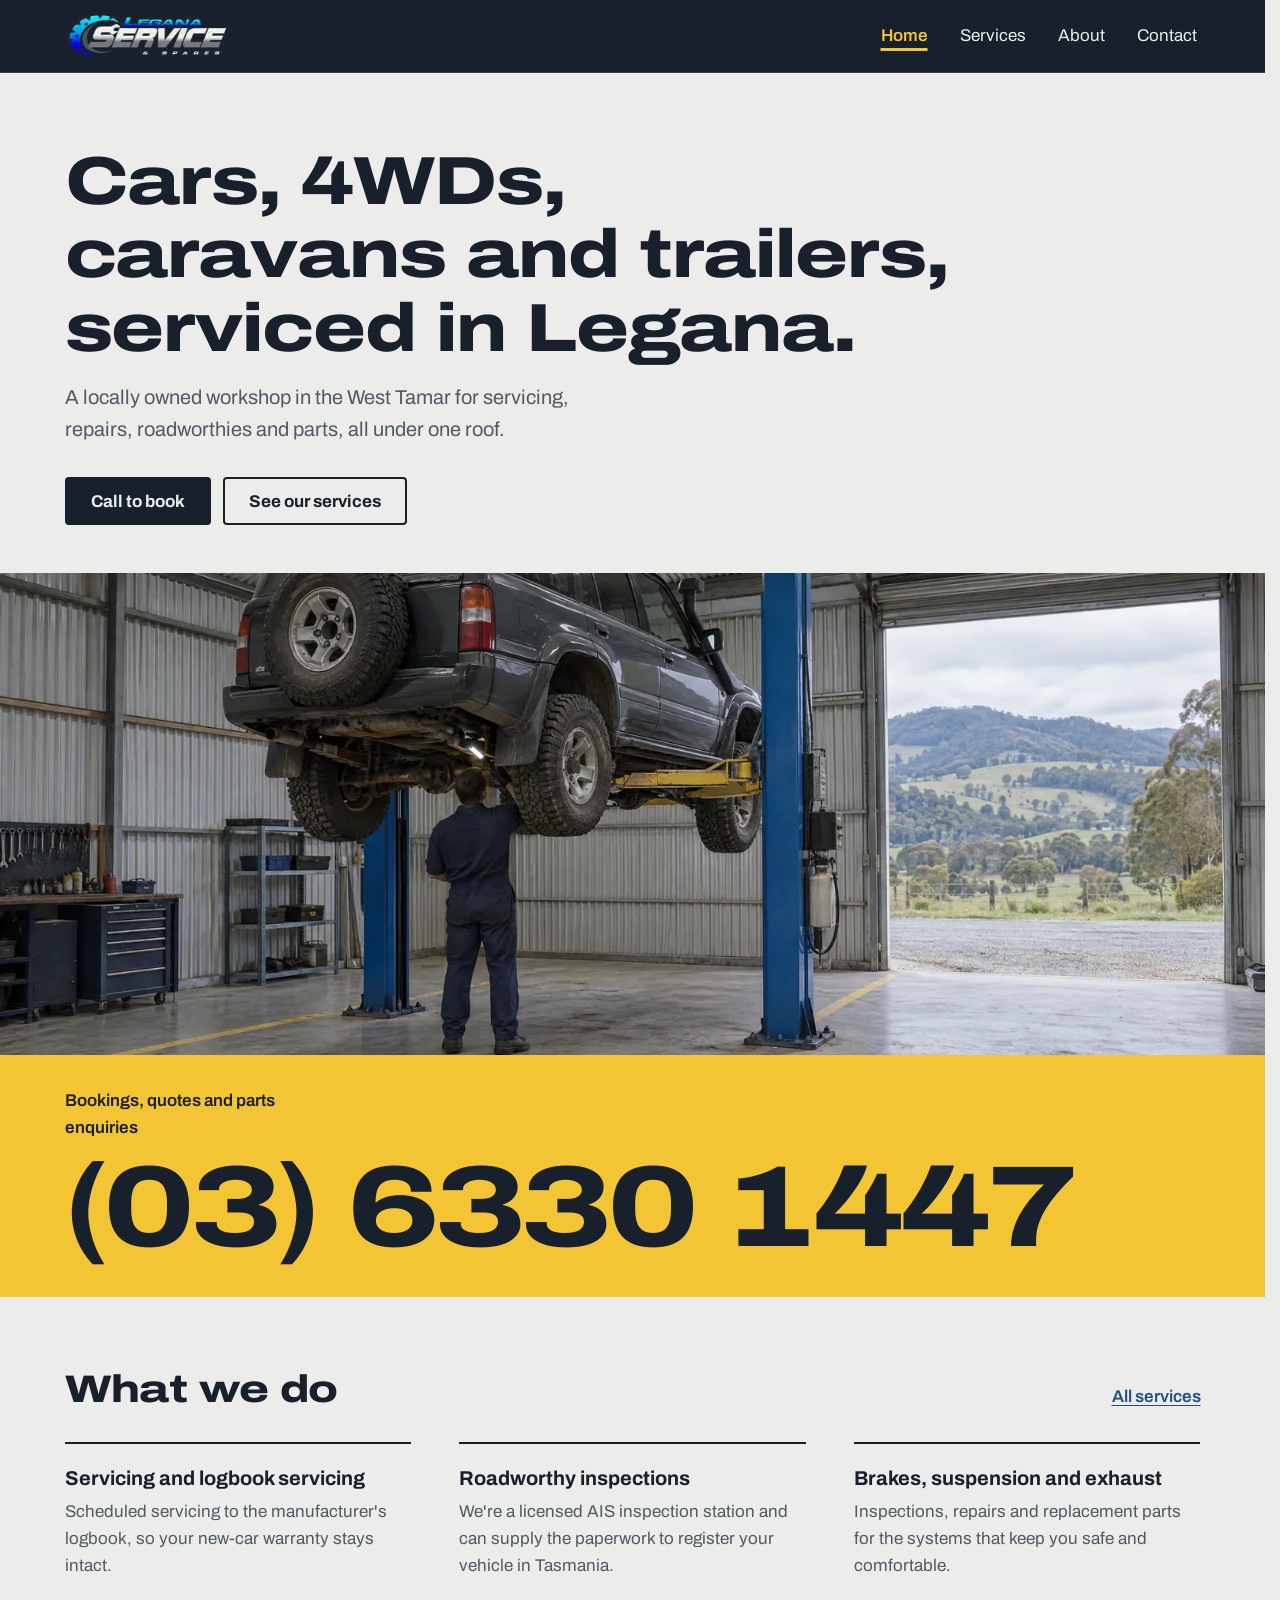
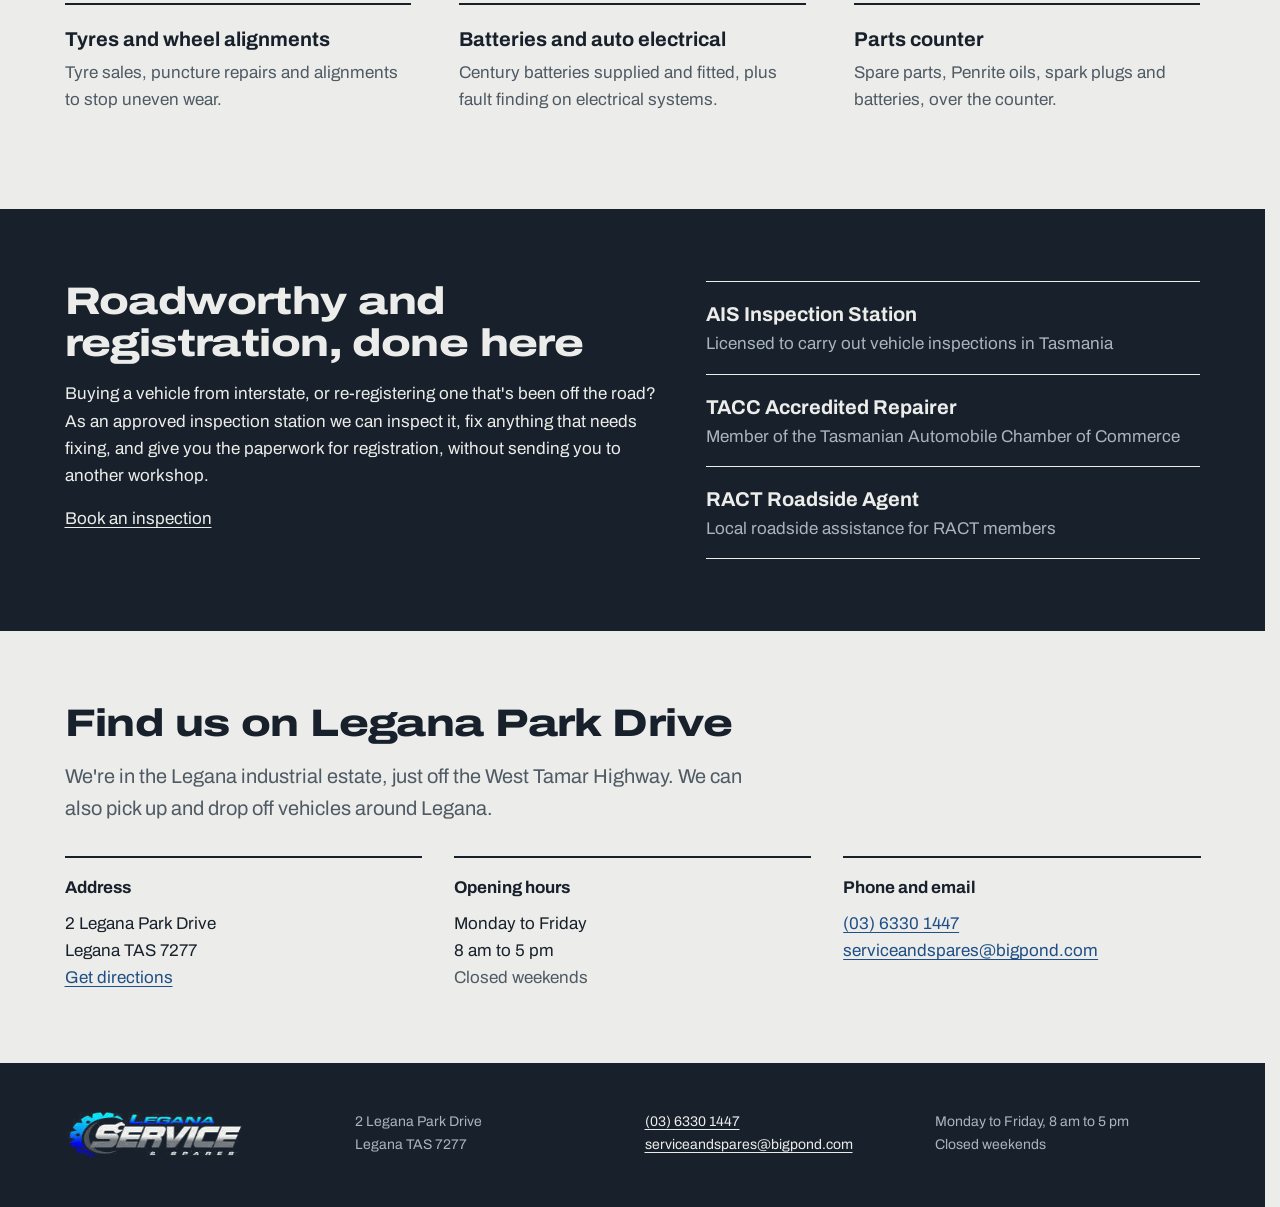
==== commit e90c6d1b: "Add logo and speed up page loading Logo: the supplied logo (black background made transparent) sits " ====
--- a/index.html
+++ b/index.html
@@ -5,10 +5,39 @@
   <meta name="viewport" content="width=device-width, initial-scale=1">
   <title>Legana Service &amp; Spares | Car, 4WD, caravan and trailer servicing in Legana</title>
   <meta name="description" content="Locally owned workshop in Legana, Tasmania. Logbook servicing, repairs, roadworthy inspections, tyres, batteries and parts. Call (03) 6330 1447.">
+  <link rel="icon" href="favicon.ico" sizes="32x32">
+  <link rel="icon" href="assets/images/favicon.svg" type="image/svg+xml">
+  <link rel="apple-touch-icon" href="assets/images/apple-touch-icon.png">
+  <link rel="preload" href="assets/fonts/archivo.woff2" as="font" type="font/woff2" crossorigin>
+  <link rel="preload" href="assets/images/logo.webp" as="image">
   <link rel="stylesheet" href="assets/css/theme.css">
   <link rel="stylesheet" href="assets/css/main.css">
   <link rel="stylesheet" href="assets/components/nav/nav.css">
   <script src="assets/components/nav/nav.js" defer></script>
+  <script type="application/ld+json">
+  {
+    "@context": "https://schema.org",
+    "@type": "AutoRepair",
+    "name": "Legana Service & Spares",
+    "telephone": "+61 3 6330 1447",
+    "email": "serviceandspares@bigpond.com",
+    "address": {
+      "@type": "PostalAddress",
+      "streetAddress": "2 Legana Park Drive",
+      "addressLocality": "Legana",
+      "addressRegion": "TAS",
+      "postalCode": "7277",
+      "addressCountry": "AU"
+    },
+    "openingHoursSpecification": [{
+      "@type": "OpeningHoursSpecification",
+      "dayOfWeek": ["Monday", "Tuesday", "Wednesday", "Thursday", "Friday"],
+      "opens": "08:00",
+      "closes": "17:00"
+    }],
+    "areaServed": "West Tamar, Tasmania"
+  }
+  </script>
 </head>
 <body>
   <header data-site-nav></header>
@@ -24,10 +53,14 @@
     </section>
 
     <figure class="photo photo--wide">
-      <img src="assets/images/workshop-hoist-1600.webp"
-        srcset="assets/images/workshop-hoist-960.webp 960w, assets/images/workshop-hoist-1600.webp 1600w"
-        sizes="(max-width: 767px) 200vw, 100vw" width="1600" height="686"
-        alt="A mechanic inspecting the underside of a 4WD raised on a hoist, with green hills through the open roller door">
+      <picture>
+        <source media="(max-width: 767px)" sizes="100vw"
+          srcset="assets/images/workshop-hoist-mobile-800.webp 800w, assets/images/workshop-hoist-mobile-1080.webp 1080w">
+        <img src="assets/images/workshop-hoist-1600.webp"
+          srcset="assets/images/workshop-hoist-960.webp 960w, assets/images/workshop-hoist-1600.webp 1600w"
+          sizes="100vw" width="1600" height="686" fetchpriority="high"
+          alt="A mechanic inspecting the underside of a 4WD raised on a hoist, with green hills through the open roller door">
+      </picture>
     </figure>
 
     <section class="floorline" aria-label="Phone">
@@ -107,7 +140,7 @@
 
   <footer class="site-footer">
     <div class="wrap">
-      <p class="site-footer__name">Legana Service &amp; Spares</p>
+      <p class="site-footer__name"><img src="assets/images/logo.webp" width="231" height="62" alt="Legana Service &amp; Spares" loading="lazy" decoding="async"></p>
       <p>2 Legana Park Drive<br>Legana TAS 7277</p>
       <p><a href="tel:+61363301447">(03) 6330 1447</a><br><a href="mailto:serviceandspares@bigpond.com">serviceandspares@bigpond.com</a></p>
       <p>Monday to Friday, 8 am to 5 pm<br>Closed weekends</p>
--- a/assets/css/theme.css
+++ b/assets/css/theme.css
@@ -8,9 +8,20 @@
   safety line. Yellow is a fill only: it is never used for text.
 */
 
-/* Archivo is a variable font with a width axis: wide and heavy for headings,
-   normal width for reading. */
-@import url("https://fonts.googleapis.com/css2?family=Archivo:wdth,wght@62..125,400..800&display=swap");
+/*
+  Archivo is a variable font with a width axis: wide and heavy for headings,
+  normal width for reading. It is hosted with the site (Latin characters,
+  widths 100-125 %, weights 400-800) so it loads without a trip to Google.
+  Each page preloads it in <head>.
+*/
+@font-face {
+  font-family: "Archivo";
+  font-style: normal;
+  font-weight: 400 800;
+  font-stretch: 100% 125%;
+  font-display: swap;
+  src: url("../fonts/archivo.woff2") format("woff2");
+}
 
 :root {
   /* Colour */
@@ -27,6 +38,7 @@
   --colour-deep: #18212b;           /* dark bands */
   --colour-on-deep: #ecedea;        /* text on dark bands */
   --colour-on-deep-muted: #aab4bc;  /* secondary text on dark bands */
+  --colour-deep-line: #34404c;      /* dividers on dark bands */
 
   /* Fonts */
   --font-body: "Archivo", system-ui, -apple-system, "Segoe UI", Roboto, Arial, sans-serif;
@@ -62,8 +74,16 @@
   --page-gutter: clamp(1rem, 4vw, 2.5rem);
   --radius: 0.25rem;
 
-  /* Navigation */
-  --nav-bar-height: 4rem;           /* fixed height of the top bar */
+  /* Navigation: a dark bar to carry the logo, which is drawn for black */
+  --nav-bar-height: 4.5rem;         /* fixed height of the top bar */
+  --nav-logo-height: 2.75rem;
+  --nav-bg: var(--colour-deep);
+  --nav-panel-bg: var(--colour-deep);
+  --nav-ink: var(--colour-on-deep);
+  --nav-ink-hover: var(--colour-signal);
+  --nav-current: var(--colour-signal);
+  --nav-line: var(--colour-deep-line);
+  --nav-focus: var(--colour-signal);
   --nav-link-gap: var(--space-5);
   --focus-ring: 3px solid var(--colour-accent);
   --focus-offset: 3px;
--- a/assets/css/main.css
+++ b/assets/css/main.css
@@ -154,8 +154,10 @@
   border-radius: var(--radius);
   background: var(--colour-ink);
   color: var(--colour-paper);
+  font: inherit;
   font-weight: 700;
   text-decoration: none;
+  cursor: pointer;
   transition: background-color var(--duration-fast) var(--easing),
     color var(--duration-fast) var(--easing);
 }
@@ -207,6 +209,10 @@
 
 .photo {
   margin: 0;
+}
+
+.photo picture {
+  display: block;
 }
 
 .photo img {
@@ -433,14 +439,52 @@
   margin-top: var(--space-6);
 }
 
+/*
+  Map on the Contact page. The Google Maps embed only loads when "Show map"
+  is tapped: loading it in the background made iPhones jump the page.
+*/
 .map {
-  display: block;
+  display: grid;
+  place-content: center;
+  justify-items: center;
+  gap: var(--space-2);
   width: 100%;
   aspect-ratio: 16 / 10;
   margin-top: var(--space-7);
+  padding: var(--space-5);
   border: 2px solid var(--colour-ink);
   border-radius: var(--radius);
   background: var(--colour-surface);
+  text-align: center;
+}
+
+.map p {
+  margin: 0;
+  color: var(--colour-ink-muted);
+}
+
+.map .actions {
+  justify-content: center;
+  margin-top: var(--space-4);
+}
+
+.map.is-loaded {
+  display: block;
+  padding: 0;
+  overflow: hidden;
+}
+
+.map iframe {
+  display: block;
+  width: 100%;
+  height: 100%;
+  border: 0;
+}
+
+@media (max-width: 479.98px) {
+  .map {
+    aspect-ratio: 4 / 5;
+  }
 }
 
 /* Prose pages */
@@ -485,13 +529,9 @@
   margin: 0;
 }
 
-.site-footer__name {
-  color: var(--colour-on-deep);
-  font-family: var(--font-display);
-  font-stretch: var(--display-stretch);
-  font-weight: var(--display-weight);
-  font-size: var(--text-lg);
-  line-height: var(--leading-tight);
+.site-footer__name img {
+  height: 3rem;
+  width: auto;
 }
 
 /* Narrow phones: the wide cut is too wide for the phone number */
--- a/assets/components/nav/nav.css
+++ b/assets/components/nav/nav.css
@@ -1,6 +1,8 @@
 /*
   Shared navigation menu styles.
   Colours, fonts and sizes come from assets/css/theme.css.
+  The header can have its own colours: set the optional --nav-* custom
+  properties in theme.css (each falls back to the page colours).
 
   Breakpoint: the mobile menu applies under 768 px. This must match
   DESKTOP_QUERY in nav.js.
@@ -28,8 +30,9 @@
   position: sticky;
   top: 0;
   z-index: var(--z-nav);
-  background: var(--colour-paper);
-  border-bottom: 1px solid var(--colour-line);
+  background: var(--nav-bg, var(--colour-paper));
+  border-bottom: 1px solid var(--nav-line, var(--colour-line));
+  color: var(--nav-ink, var(--colour-ink));
   font-family: var(--font-body);
 }
 
@@ -66,7 +69,7 @@
   font-family: var(--font-display);
   font-size: var(--text-lg);
   font-weight: 600;
-  color: var(--colour-ink);
+  color: inherit;
   text-decoration: none;
   white-space: nowrap;
   overflow: hidden;
@@ -75,7 +78,7 @@
 }
 
 .site-nav__brand:hover {
-  color: var(--colour-accent-strong);
+  color: var(--nav-ink-hover, var(--colour-accent-strong));
 }
 
 .site-nav__list {
@@ -85,19 +88,19 @@
 }
 
 .site-nav__link {
-  color: var(--colour-ink);
+  color: inherit;
   text-decoration: none;
   border-radius: var(--radius);
 }
 
 .site-nav__link:hover {
-  color: var(--colour-accent-strong);
+  color: var(--nav-ink-hover, var(--colour-accent-strong));
   text-decoration: underline;
   text-decoration-thickness: 1px;
 }
 
 .site-nav__link[aria-current="page"] {
-  color: var(--colour-accent);
+  color: var(--nav-current, var(--colour-accent));
   font-weight: 600;
   text-decoration: underline;
   text-decoration-thickness: 3px;
@@ -109,7 +112,16 @@
 .site-nav__link:focus-visible,
 .site-nav__toggle:focus-visible {
   outline: var(--focus-ring);
+  outline-color: var(--nav-focus, var(--colour-accent));
   outline-offset: var(--focus-offset);
+}
+
+/* Optional logo image (set NAV_CONFIG.logo in nav.js) */
+.site-nav__logo {
+  display: block;
+  height: var(--nav-logo-height, 2.5rem);
+  width: auto;
+  max-width: 100%;
 }
 
 /* Hamburger button */
@@ -125,7 +137,7 @@
   border: 0;
   border-radius: var(--radius);
   background: transparent;
-  color: var(--colour-ink);
+  color: inherit;
   cursor: pointer;
 }
 
@@ -202,8 +214,8 @@
     overflow-y: auto;
     overscroll-behavior: contain;
     padding: var(--space-4) var(--page-gutter) var(--space-7);
-    background: var(--colour-surface);
-    border-top: 1px solid var(--colour-line);
+    background: var(--nav-panel-bg, var(--colour-surface));
+    border-top: 1px solid var(--nav-line, var(--colour-line));
     visibility: hidden;
     opacity: 0;
     transform: translateY(-0.5rem);
@@ -222,7 +234,7 @@
   }
 
   .site-nav__list li {
-    border-bottom: 1px solid var(--colour-line);
+    border-bottom: 1px solid var(--nav-line, var(--colour-line));
   }
 
   .site-nav__link {
